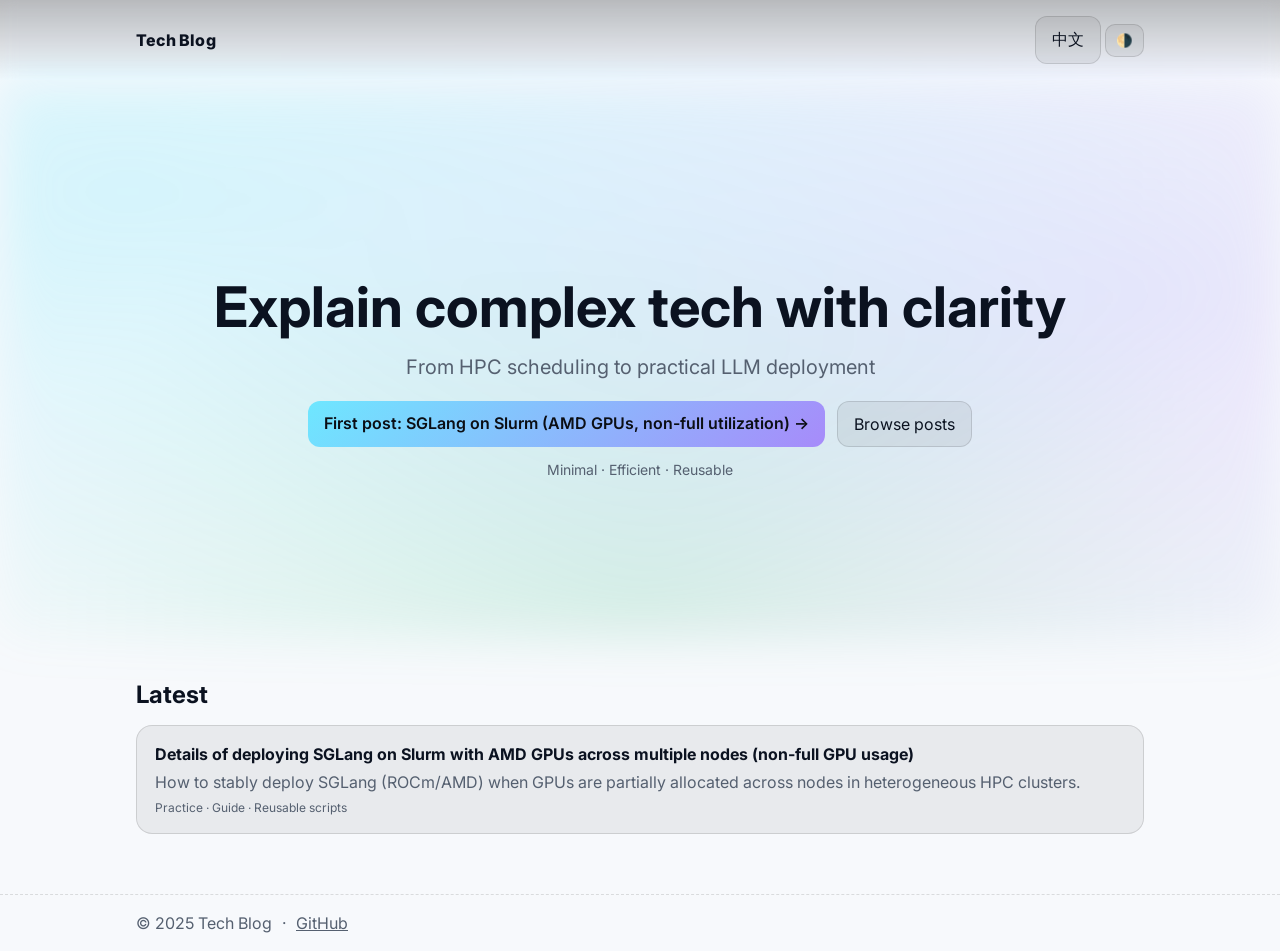
==== en/index.html @ 5020bed7 "Publish site" ====
<!doctype html>
<html lang="en-US">
  <head>
    <meta charset="utf-8" />
    <meta name="viewport" content="width=device-width, initial-scale=1" />
    <title>Tech Blog | Cover</title>
    <meta name="description" content="Hands-on notes from HPC scheduling to LLM deployment." />
    <link rel="icon" href="../assets/favicon.svg" />
    <link rel="preconnect" href="https://fonts.googleapis.com" />
    <link rel="preconnect" href="https://fonts.gstatic.com" crossorigin />
    <link href="https://fonts.googleapis.com/css2?family=Inter:wght@400;600;800&display=swap" rel="stylesheet" />
    <link rel="alternate" hreflang="zh-CN" href="../index.html" />
    <link rel="alternate" hreflang="en" href="./index.html" />
    <link rel="stylesheet" href="../assets/style.css" />
  </head>
  <body>
    <header class="site-header">
      <nav class="nav">
        <div class="brand">Tech Blog</div>
        <div class="nav-actions">
          <a class="btn" href="../index.html" aria-label="中文">中文</a>
          <button id="themeToggle" aria-label="Toggle Theme">🌗</button>
        </div>
      </nav>
    </header>

    <main>
      <section class="hero">
        <div class="hero-bg" aria-hidden="true"></div>
        <div class="hero-content">
          <h1>Explain complex tech with clarity</h1>
          <p class="subtitle">From HPC scheduling to practical LLM deployment</p>
          <div class="cta">
            <a class="btn primary" href="posts/sglang-slurm-amd.html">First post: SGLang on Slurm (AMD GPUs, non-full utilization) →</a>
            <a class="btn ghost" href="#posts">Browse posts</a>
          </div>
          <div class="meta">
            <span>Minimal · Efficient · Reusable</span>
          </div>
        </div>
      </section>

      <section id="posts" class="post-list">
        <h2>Latest</h2>
        <article class="post-card">
          <a href="posts/sglang-slurm-amd.html" class="post-link">
            <div class="post-title">Details of deploying SGLang on Slurm with AMD GPUs across multiple nodes (non-full GPU usage)</div>
            <div class="post-excerpt">How to stably deploy SGLang (ROCm/AMD) when GPUs are partially allocated across nodes in heterogeneous HPC clusters.</div>
            <div class="post-meta">Practice · Guide · Reusable scripts</div>
          </a>
        </article>
      </section>
    </main>

    <footer class="site-footer">
      <div class="footer-inner">
        <span>© 2025 Tech Blog</span>
        <span>·</span>
        <a href="https://github.com/dereksodo/dereksodo.github.io" target="_blank" rel="noopener">GitHub</a>
      </div>
    </footer>

    <script src="../assets/script.js"></script>
  </body>
</html>
---- assets/style.css ----
:root {
  --bg: #0b0e14;
  --bg-soft: #11151d;
  --text: #e6e9ef;
  --muted: #a7b0c0;
  --primary: #6ee7ff;
  --primary-2: #a78bfa;
  --card: rgba(255, 255, 255, 0.06);
  --border: rgba(255, 255, 255, 0.12);
}

/* 亮色模式变量 */
[data-theme="light"] {
  --bg: #f7f9fc;
  --bg-soft: #ffffff;
  --text: #0b1220;
  --muted: #556070;
  --card: rgba(0, 0, 0, 0.06);
  --border: rgba(0, 0, 0, 0.12);
}

* { box-sizing: border-box; }
html, body { height: 100%; }
body {
  margin: 0;
  font-family: Inter, system-ui, -apple-system, Segoe UI, Roboto, "Helvetica Neue", Arial, "Noto Sans", "Apple Color Emoji", "Segoe UI Emoji";
  background: var(--bg);
  color: var(--text);
}

.site-header {
  position: sticky;
  top: 0;
  z-index: 20;
  backdrop-filter: saturate(150%) blur(8px);
  background: linear-gradient(to bottom, rgba(0,0,0,0.25), transparent);
}
.nav {
  max-width: 1040px;
  margin: 0 auto;
  display: flex;
  align-items: center;
  justify-content: space-between;
  padding: 16px;
}
.brand { font-weight: 800; letter-spacing: 0.2px; }
.nav-actions button {
  border: 1px solid var(--border);
  background: var(--card);
  color: var(--text);
  border-radius: 10px;
  padding: 8px 10px;
  cursor: pointer;
}

.hero {
  position: relative;
  min-height: 62vh;
  display: grid;
  place-items: center;
  padding: 56px 16px 24px;
}
.hero-bg { 
  position: absolute; inset: 0; 
  background: radial-gradient(1200px 500px at 10% 20%, rgba(110,231,255,0.25), transparent),
              radial-gradient(1000px 500px at 90% 40%, rgba(167,139,250,0.18), transparent),
              radial-gradient(700px 400px at 50% 95%, rgba(34,197,94,0.14), transparent);
  filter: blur(24px);
}
.hero-content { 
  position: relative; z-index: 2; 
  max-width: 1040px; width: 100%; text-align: center; 
}
.hero h1 { font-size: clamp(28px, 6vw, 56px); margin: 0 0 14px; }
.subtitle { color: var(--muted); font-size: clamp(16px, 2.2vw, 20px); margin: 0 0 22px; }

.cta { display: flex; gap: 12px; justify-content: center; flex-wrap: wrap; }
.btn { 
  display: inline-block; padding: 12px 16px; border-radius: 12px; 
  text-decoration: none; border: 1px solid var(--border); background: var(--card); color: var(--text);
}
.btn.primary { 
  background: linear-gradient(135deg, var(--primary), var(--primary-2)); 
  color: #0b0e14; font-weight: 600; border: none;
}
.btn.ghost:hover { border-color: var(--text); }

.meta { margin-top: 14px; color: var(--muted); font-size: 14px; }

.post-list { max-width: 1040px; margin: 42px auto; padding: 0 16px; }
.post-list h2 { margin: 0 0 16px; }
.post-card {
  background: var(--card);
  border: 1px solid var(--border);
  border-radius: 16px;
  overflow: hidden;
}
.post-link { display: block; padding: 18px; text-decoration: none; color: inherit; }
.post-title { font-weight: 700; margin-bottom: 8px; }
.post-excerpt { color: var(--muted); margin-bottom: 8px; }
.post-meta { font-size: 12px; color: var(--muted); }

.site-footer { margin-top: 60px; border-top: 1px dashed var(--border); }
.footer-inner { max-width: 1040px; margin: 0 auto; padding: 18px 16px; display: flex; gap: 10px; align-items: center; color: var(--muted); }
.footer-inner a { color: inherit; }

/* 文章页面样式 */
.container { max-width: 840px; margin: 0 auto; padding: 24px 16px 60px; }
.post-header { margin-top: 32px; margin-bottom: 18px; }
.post-header h1 { margin: 0 0 6px; }
.post-header .desc { color: var(--muted); }
.post-content {
  line-height: 1.75;
  color: var(--text);
}
.post-content h2, .post-content h3 { margin-top: 24px; }
.post-content pre { background: #0f1320; border: 1px solid var(--border); border-radius: 12px; padding: 14px; overflow-x: auto; }
.post-content code { font-family: ui-monospace, SFMono-Regular, Menlo, Monaco, Consolas, Liberation Mono, monospace; }
.tip { background: var(--card); border: 1px solid var(--border); border-radius: 12px; padding: 12px; color: var(--muted); }

@media (max-width: 480px) {
  .post-content pre { font-size: 14px; }
}
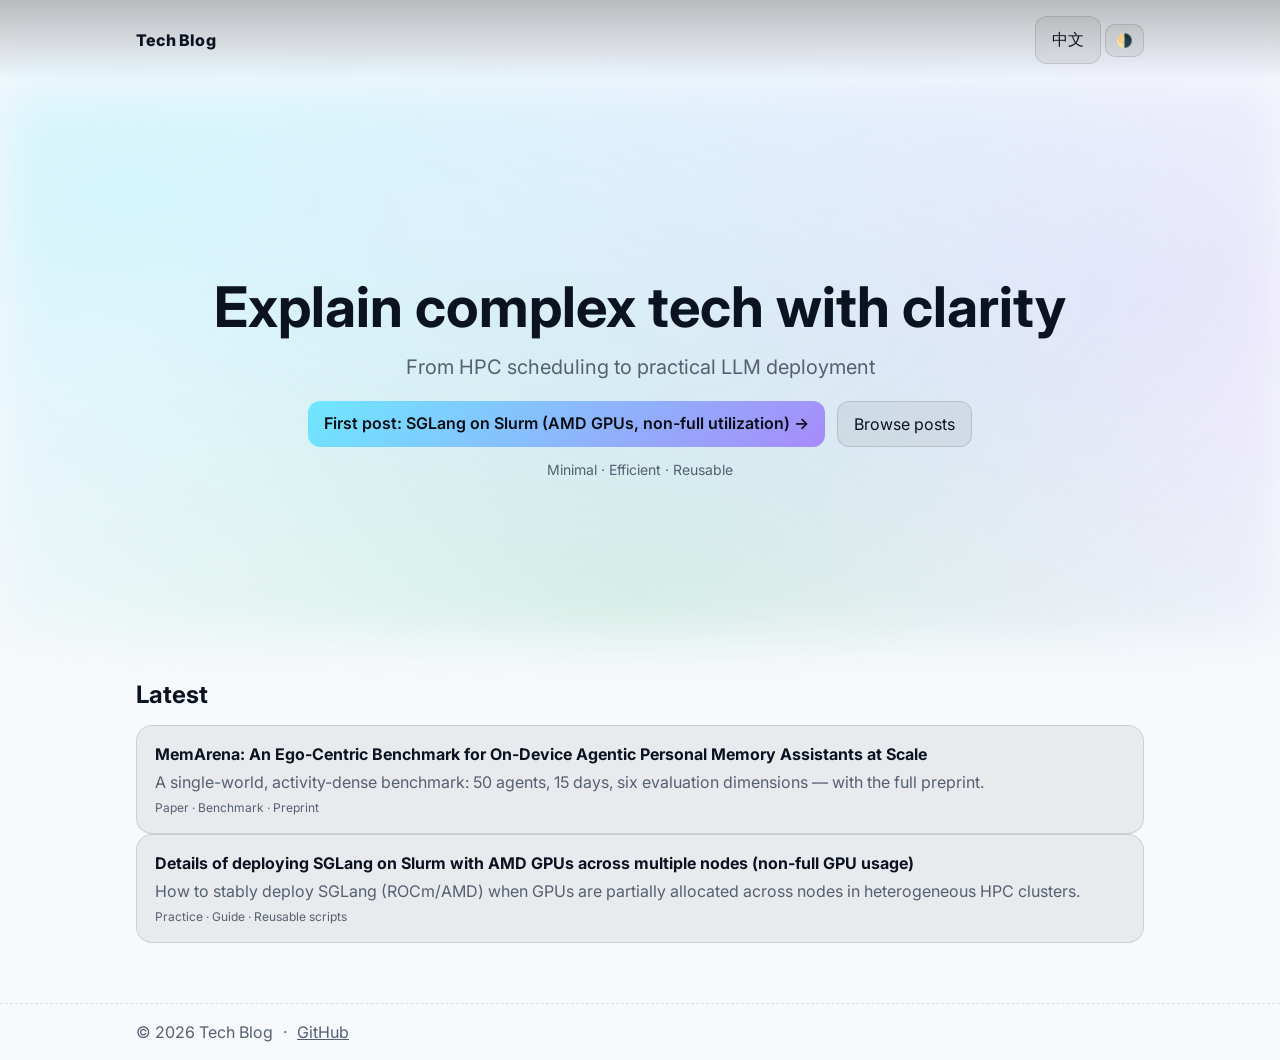
==== commit b47eff96: "Add MemArena preprint post (zh + en) with embedded full-text PDF - New posts/memarena.html and en/po" ====
--- a/en/index.html
+++ b/en/index.html
@@ -43,6 +43,13 @@
       <section id="posts" class="post-list">
         <h2>Latest</h2>
         <article class="post-card">
+          <a href="posts/memarena.html" class="post-link">
+            <div class="post-title">MemArena: An Ego-Centric Benchmark for On-Device Agentic Personal Memory Assistants at Scale</div>
+            <div class="post-excerpt">A single-world, activity-dense benchmark: 50 agents, 15 days, six evaluation dimensions — with the full preprint.</div>
+            <div class="post-meta">Paper · Benchmark · Preprint</div>
+          </a>
+        </article>
+        <article class="post-card">
           <a href="posts/sglang-slurm-amd.html" class="post-link">
             <div class="post-title">Details of deploying SGLang on Slurm with AMD GPUs across multiple nodes (non-full GPU usage)</div>
             <div class="post-excerpt">How to stably deploy SGLang (ROCm/AMD) when GPUs are partially allocated across nodes in heterogeneous HPC clusters.</div>
@@ -54,7 +61,7 @@
 
     <footer class="site-footer">
       <div class="footer-inner">
-        <span>© 2025 Tech Blog</span>
+        <span>© 2026 Tech Blog</span>
         <span>·</span>
         <a href="https://github.com/dereksodo/dereksodo.github.io" target="_blank" rel="noopener">GitHub</a>
       </div>
--- a/assets/style.css
+++ b/assets/style.css
@@ -118,6 +118,16 @@
 .post-content code { font-family: ui-monospace, SFMono-Regular, Menlo, Monaco, Consolas, Liberation Mono, monospace; }
 .tip { background: var(--card); border: 1px solid var(--border); border-radius: 12px; padding: 12px; color: var(--muted); }
 
+/* 论文 / PDF 嵌入 */
+.paper-meta { color: var(--muted); font-size: 14px; margin: 4px 0 18px; }
+.paper-actions { display: flex; gap: 12px; flex-wrap: wrap; margin: 16px 0 8px; }
+.pdf-embed {
+  width: 100%; height: 82vh; min-height: 480px;
+  border: 1px solid var(--border); border-radius: 12px;
+  background: var(--bg-soft); margin-top: 8px;
+}
+
 @media (max-width: 480px) {
   .post-content pre { font-size: 14px; }
+  .pdf-embed { height: 70vh; }
 }
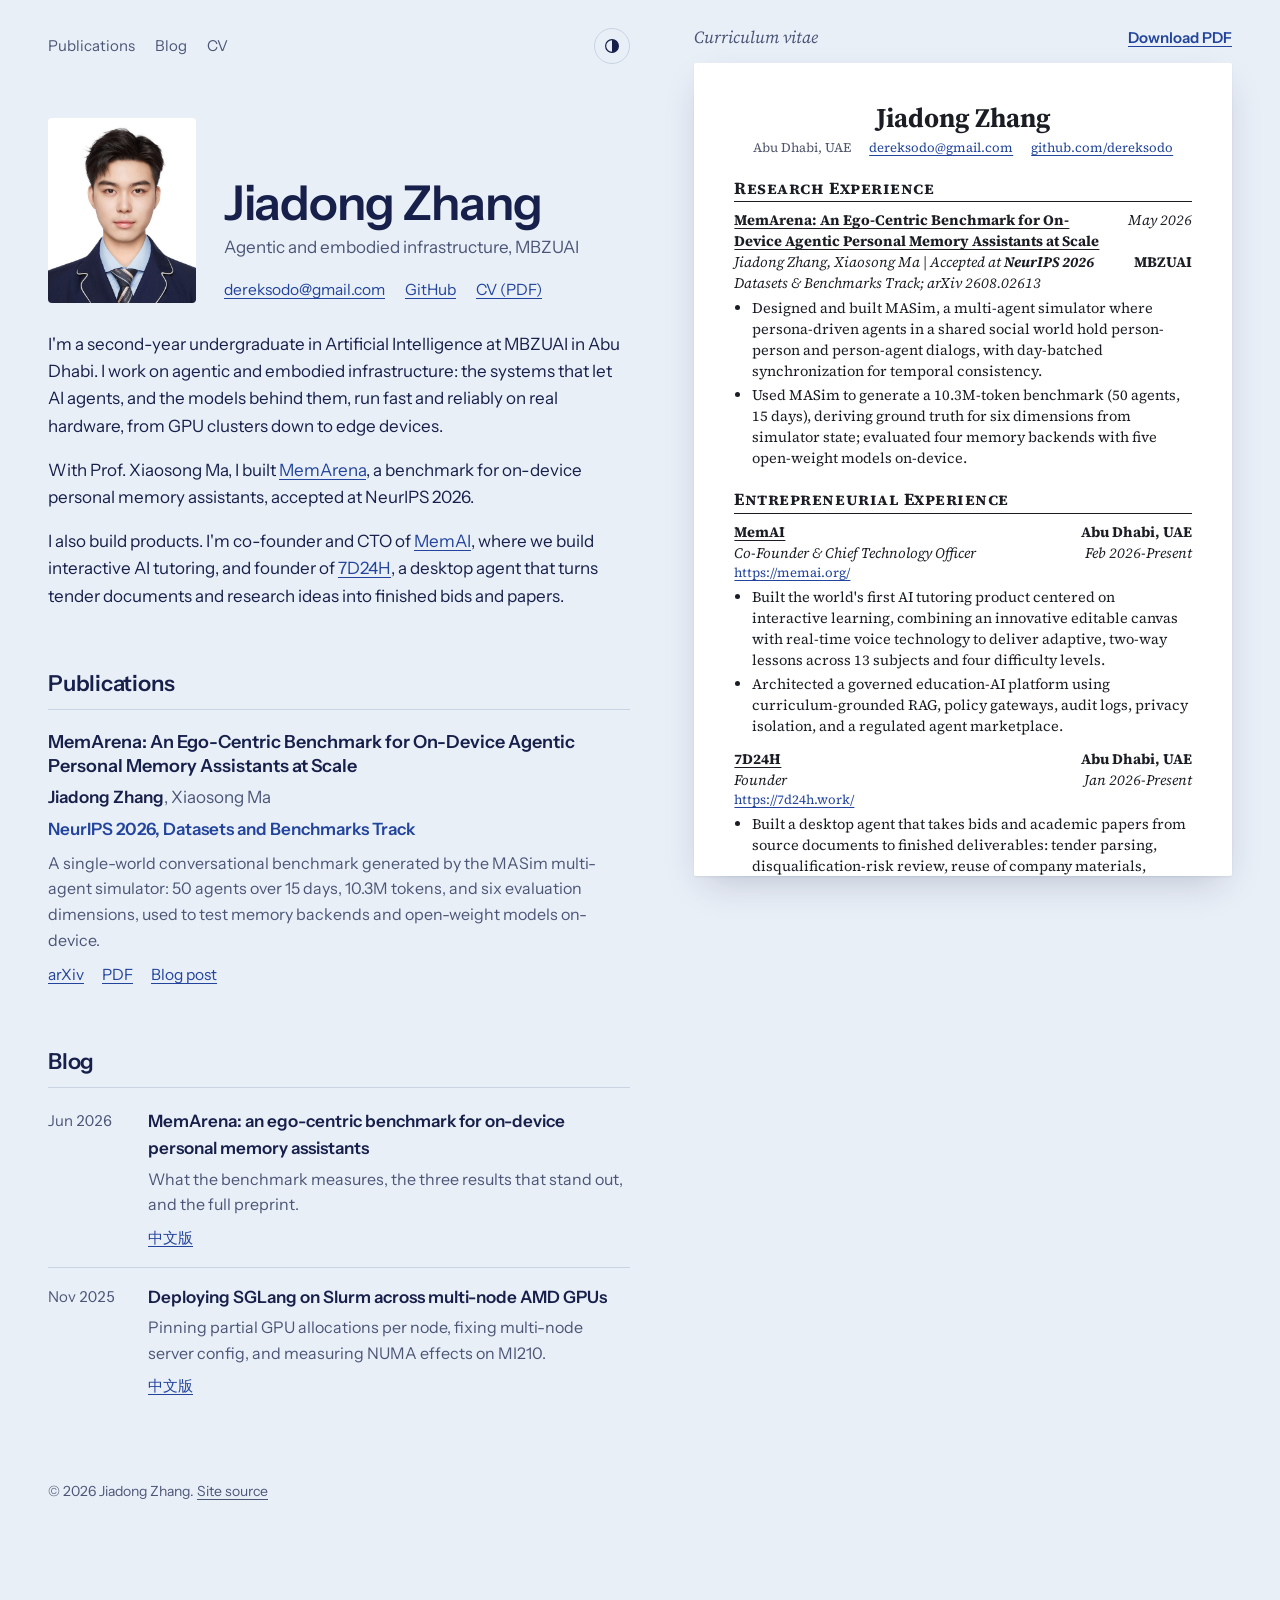
==== commit 02caa892: "Turn the front page into a personal homepage with CV Replace the tech-blog cover with an academic ho" ====
--- a/en/index.html
+++ b/en/index.html
@@ -1,72 +1,13 @@
 <!doctype html>
-<html lang="en-US">
+<html lang="en">
   <head>
     <meta charset="utf-8" />
-    <meta name="viewport" content="width=device-width, initial-scale=1" />
-    <title>Tech Blog | Cover</title>
-    <meta name="description" content="Hands-on notes from HPC scheduling to LLM deployment." />
-    <link rel="icon" href="../assets/favicon.svg" />
-    <link rel="preconnect" href="https://fonts.googleapis.com" />
-    <link rel="preconnect" href="https://fonts.gstatic.com" crossorigin />
-    <link href="https://fonts.googleapis.com/css2?family=Inter:wght@400;600;800&display=swap" rel="stylesheet" />
-    <link rel="alternate" hreflang="zh-CN" href="../index.html" />
-    <link rel="alternate" hreflang="en" href="./index.html" />
-    <link rel="stylesheet" href="../assets/style.css" />
+    <title>Jiadong Zhang</title>
+    <meta http-equiv="refresh" content="0; url=../" />
+    <link rel="canonical" href="https://dereksodo.github.io/" />
+    <meta name="robots" content="noindex" />
   </head>
   <body>
-    <header class="site-header">
-      <nav class="nav">
-        <div class="brand">Tech Blog</div>
-        <div class="nav-actions">
-          <a class="btn" href="../index.html" aria-label="中文">中文</a>
-          <button id="themeToggle" aria-label="Toggle Theme">🌗</button>
-        </div>
-      </nav>
-    </header>
-
-    <main>
-      <section class="hero">
-        <div class="hero-bg" aria-hidden="true"></div>
-        <div class="hero-content">
-          <h1>Explain complex tech with clarity</h1>
-          <p class="subtitle">From HPC scheduling to practical LLM deployment</p>
-          <div class="cta">
-            <a class="btn primary" href="posts/sglang-slurm-amd.html">First post: SGLang on Slurm (AMD GPUs, non-full utilization) →</a>
-            <a class="btn ghost" href="#posts">Browse posts</a>
-          </div>
-          <div class="meta">
-            <span>Minimal · Efficient · Reusable</span>
-          </div>
-        </div>
-      </section>
-
-      <section id="posts" class="post-list">
-        <h2>Latest</h2>
-        <article class="post-card">
-          <a href="posts/memarena.html" class="post-link">
-            <div class="post-title">MemArena: An Ego-Centric Benchmark for On-Device Agentic Personal Memory Assistants at Scale</div>
-            <div class="post-excerpt">A single-world, activity-dense benchmark: 50 agents, 15 days, six evaluation dimensions — with the full preprint.</div>
-            <div class="post-meta">Paper · Benchmark · Preprint</div>
-          </a>
-        </article>
-        <article class="post-card">
-          <a href="posts/sglang-slurm-amd.html" class="post-link">
-            <div class="post-title">Details of deploying SGLang on Slurm with AMD GPUs across multiple nodes (non-full GPU usage)</div>
-            <div class="post-excerpt">How to stably deploy SGLang (ROCm/AMD) when GPUs are partially allocated across nodes in heterogeneous HPC clusters.</div>
-            <div class="post-meta">Practice · Guide · Reusable scripts</div>
-          </a>
-        </article>
-      </section>
-    </main>
-
-    <footer class="site-footer">
-      <div class="footer-inner">
-        <span>© 2026 Tech Blog</span>
-        <span>·</span>
-        <a href="https://github.com/dereksodo/dereksodo.github.io" target="_blank" rel="noopener">GitHub</a>
-      </div>
-    </footer>
-
-    <script src="../assets/script.js"></script>
+    <p>This page has moved to <a href="../">the homepage</a>.</p>
   </body>
-</html>+</html>
